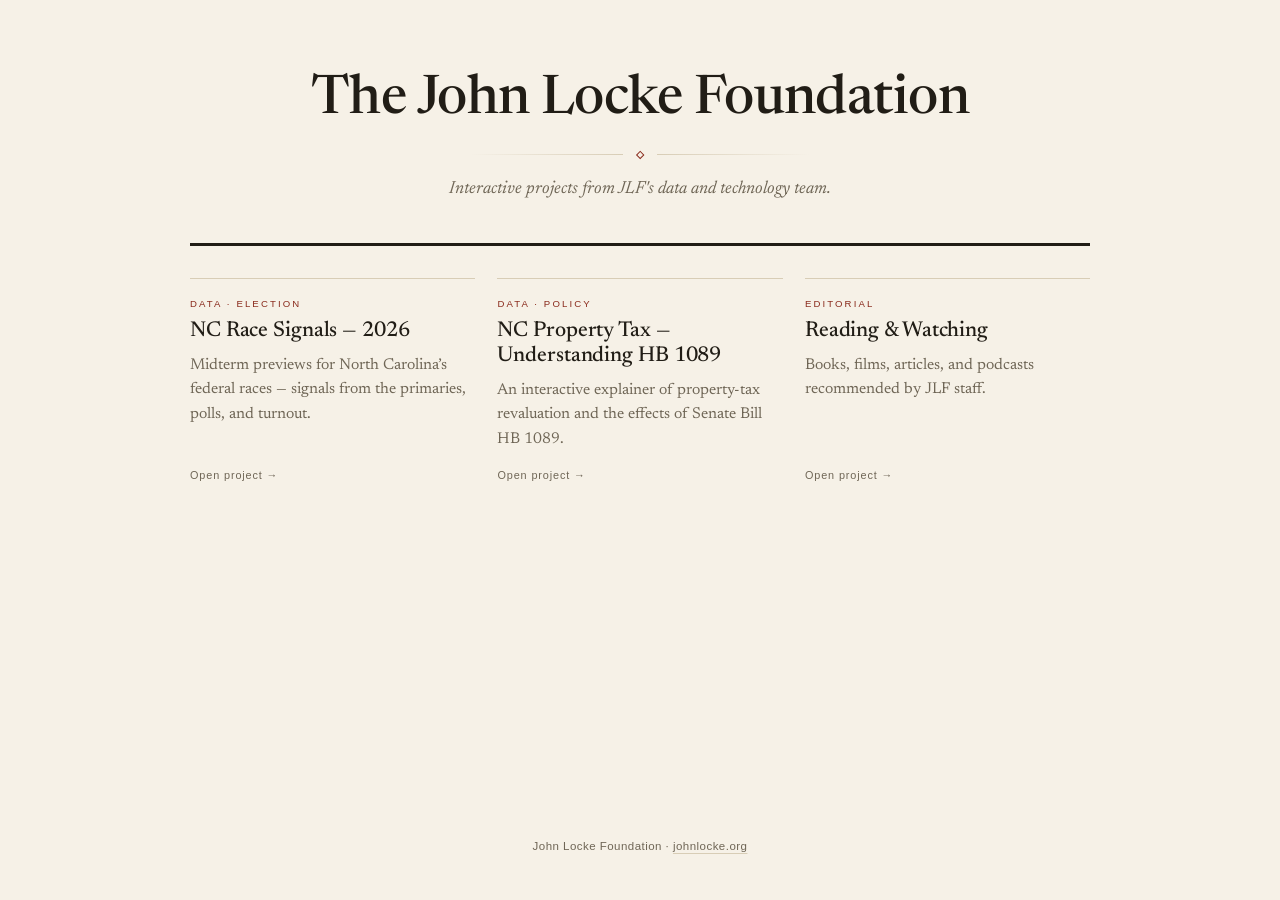
==== index.html @ 72a56c27 "Add John Locke Foundation project index" ====
<!doctype html>
<html lang="en">
<head>
  <meta charset="utf-8">
  <meta name="viewport" content="width=device-width, initial-scale=1">
  <title>John Locke Foundation — Projects</title>
  <meta name="description" content="Interactive projects from the John Locke Foundation.">
  <link rel="icon" href="data:image/svg+xml,<svg xmlns='http://www.w3.org/2000/svg' viewBox='0 0 64 64'><rect width='64' height='64' fill='%23f6f1e7'/><rect x='5' y='5' width='54' height='54' fill='none' stroke='%23211d16'/><text x='32' y='43' font-family='Georgia,serif' font-size='28' text-anchor='middle' fill='%23211d16'>JL</text></svg>">
  <link rel="preconnect" href="https://fonts.googleapis.com">
  <link rel="preconnect" href="https://fonts.gstatic.com" crossorigin>
  <link href="https://fonts.googleapis.com/css2?family=Newsreader:ital,opsz,wght@0,6..72,400..700;1,6..72,400..700&display=swap" rel="stylesheet">
  <style>
    :root{
      --paper:#f6f1e7;
      --paper-deep:#ece4d1;
      --ink:#211d16;
      --ink-soft:#6f6656;
      --rule:#d8cdb6;
      --accent:#8a2b1d;
      --serif:"Newsreader",Georgia,"Times New Roman",serif;
      --sans:-apple-system,BlinkMacSystemFont,"Segoe UI","Helvetica Neue",Arial,sans-serif;
    }
    *,*::before,*::after{box-sizing:border-box}
    html,body{height:100%}
    body{
      margin:0;
      display:flex;
      flex-direction:column;
      min-height:100%;
      background:var(--paper);
      color:var(--ink);
      font-family:var(--serif);
      font-size:16px;
      line-height:1.5;
      -webkit-font-smoothing:antialiased;
      text-rendering:optimizeLegibility;
    }
    ::selection{background:#e6dcc2}
    a{color:inherit;text-decoration:none}
    :focus-visible{outline:2px solid var(--accent);outline-offset:3px}
    .container{max-width:980px;margin:0 auto;padding:0 clamp(1.1rem,4vw,2.5rem);width:100%}
    .masthead{padding:clamp(2.6rem,6vw,4.5rem) 0 0;text-align:center}
    .masthead-title{
      margin:0;
      font-weight:500;
      font-size:clamp(2.1rem,5vw,3.4rem);
      line-height:1.05;
      letter-spacing:-.01em;
    }
    .masthead-ornament{
      margin:clamp(1rem,2.4vw,1.4rem) auto 0;
      display:flex;
      align-items:center;
      justify-content:center;
      gap:.85rem;
      max-width:340px;
    }
    .masthead-ornament::before,
    .masthead-ornament::after{content:"";flex:1;height:1px;background:linear-gradient(90deg,transparent,var(--rule))}
    .masthead-ornament::after{background:linear-gradient(90deg,var(--rule),transparent)}
    .masthead-ornament .diamond{flex:none;width:.4em;height:.4em;border:1px solid var(--accent);transform:rotate(45deg)}
    .standfirst{margin:1.1rem auto 0;max-width:52ch;font-style:italic;font-size:1.1rem;color:var(--ink-soft)}
    .projects{
      margin-top:clamp(1.8rem,4vw,2.6rem);
      border-top:3px solid var(--ink);
      padding:clamp(1.4rem,3vw,2rem) 0 0;
      display:grid;
      grid-template-columns:repeat(auto-fit,minmax(240px,1fr));
      gap:1.4rem;
    }
    .project{
      display:flex;
      flex-direction:column;
      min-height:100%;
      border-top:1px solid var(--rule);
      padding-top:1.1rem;
    }
    .project:hover{border-top-color:var(--accent)}
    .project-kind{font-family:var(--sans);font-size:.6rem;letter-spacing:.22em;text-transform:uppercase;color:var(--accent)}
    .project-title{margin:.5rem 0 .55rem;font-weight:500;font-size:1.35rem;line-height:1.15;letter-spacing:-.005em}
    .project-title a:hover{text-decoration:underline;text-decoration-thickness:1px;text-underline-offset:3px;text-decoration-color:var(--accent)}
    .project-desc{margin:0;font-size:.98rem;line-height:1.55;color:var(--ink-soft)}
    .project-more{margin-top:auto;padding-top:1rem;font-family:var(--sans);font-size:.68rem;letter-spacing:.08em;color:var(--ink-soft)}
    .project-more:hover{color:var(--accent)}
    .colophon{margin-top:auto;padding:clamp(2.4rem,5vw,3.4rem) 0 2.8rem;text-align:center}
    .colophon .fine{margin:0;font-family:var(--sans);font-size:.72rem;letter-spacing:.04em;color:var(--ink-soft)}
    .colophon a{text-decoration:underline;text-decoration-color:var(--rule);text-underline-offset:3px}
    .colophon a:hover{text-decoration-color:var(--accent)}
    @media (prefers-reduced-motion:reduce){*,*::before,*::after{transition:none!important;animation:none!important}}
  </style>
</head>
<body>

  <header class="masthead">
    <div class="container">
      <h1 class="masthead-title">The John Locke Foundation</h1>
      <div class="masthead-ornament" aria-hidden="true"><span class="diamond"></span></div>
      <p class="standfirst">Interactive projects from JLF's data and technology team.</p>
    </div>
  </header>

  <div class="container" style="flex:none">
    <section class="projects" aria-label="Projects">

      <article class="project">
        <span class="project-kind">Data &middot; Election</span>
        <h2 class="project-title"><a href="/nc26/">NC Race Signals — 2026</a></h2>
        <p class="project-desc">Midterm previews for North Carolina&rsquo;s federal races — signals from the primaries, polls, and turnout.</p>
        <a class="project-more" href="/nc26/">Open project →</a>
      </article>

      <article class="project">
        <span class="project-kind">Data &middot; Policy</span>
        <h2 class="project-title"><a href="/property-tax-demo/">NC Property Tax — Understanding HB 1089</a></h2>
        <p class="project-desc">An interactive explainer of property-tax revaluation and the effects of Senate Bill HB 1089.</p>
        <a class="project-more" href="/property-tax-demo/">Open project →</a>
      </article>

      <article class="project">
        <span class="project-kind">Editorial</span>
        <h2 class="project-title"><a href="/jlf-reads/">Reading &amp; Watching</a></h2>
        <p class="project-desc">Books, films, articles, and podcasts recommended by JLF staff.</p>
        <a class="project-more" href="/jlf-reads/">Open project →</a>
      </article>

    </section>
  </div>

  <footer class="colophon">
    <div class="container">
      <p class="fine">John Locke Foundation &middot; <a href="https://www.johnlocke.org/">johnlocke.org</a></p>
    </div>
  </footer>

</body>
</html>
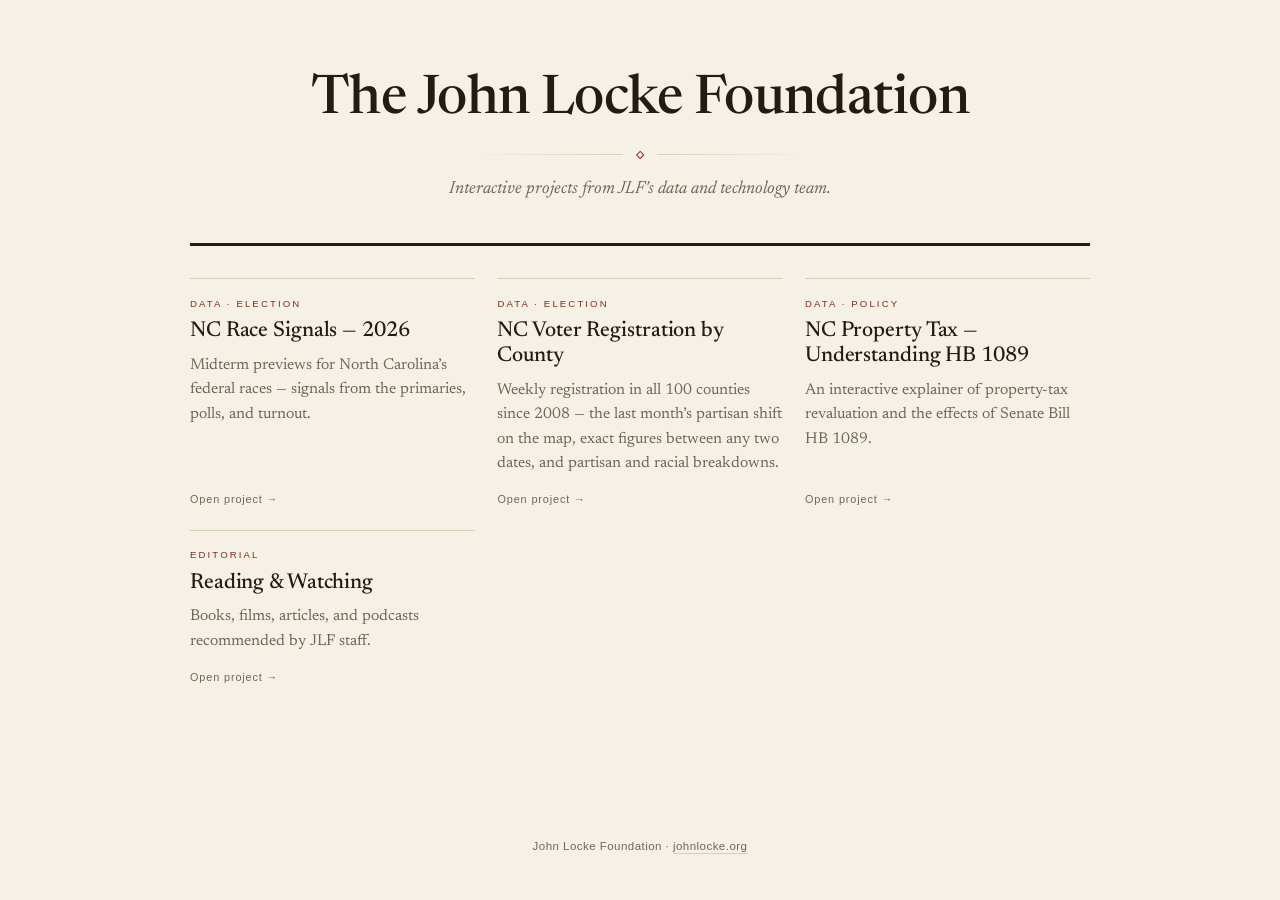
==== commit 4a532635: "Add NC voter registration by county page Weekly registration in all 100 counties since 2008: fixed m" ====
--- a/index.html
+++ b/index.html
@@ -110,6 +110,13 @@
       </article>
 
       <article class="project">
+        <span class="project-kind">Data &middot; Election</span>
+        <h2 class="project-title"><a href="/registrations/">NC Voter Registration by County</a></h2>
+        <p class="project-desc">Weekly registration in all 100 counties since 2008 — the last month&rsquo;s partisan shift on the map, exact figures between any two dates, and partisan and racial breakdowns.</p>
+        <a class="project-more" href="/registrations/">Open project →</a>
+      </article>
+
+      <article class="project">
         <span class="project-kind">Data &middot; Policy</span>
         <h2 class="project-title"><a href="/property-tax-demo/">NC Property Tax — Understanding HB 1089</a></h2>
         <p class="project-desc">An interactive explainer of property-tax revaluation and the effects of Senate Bill HB 1089.</p>
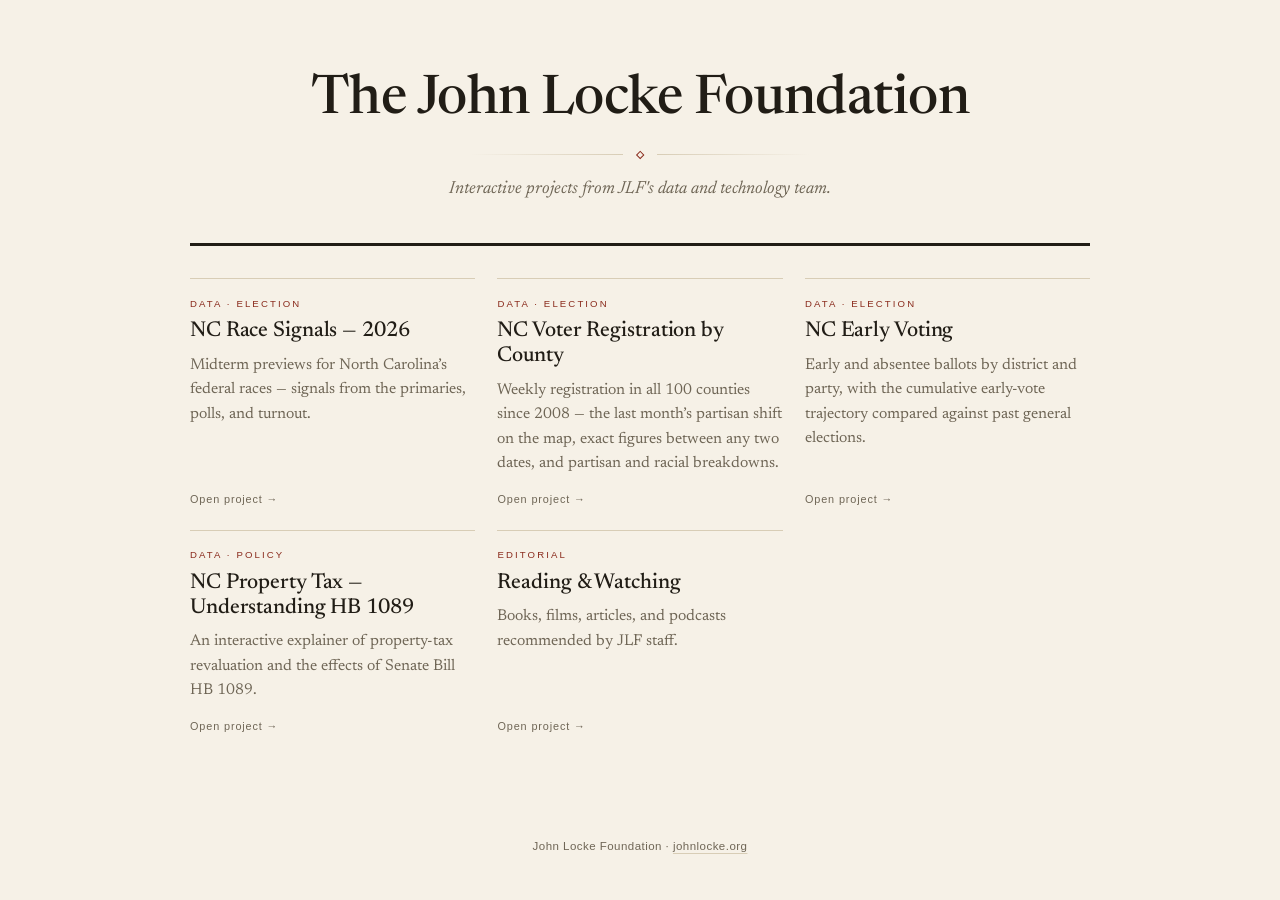
==== commit fac58ffb: "Add NC early voting page District map with chamber toggles plus a cumulative trajectory chart compar" ====
--- a/index.html
+++ b/index.html
@@ -117,6 +117,13 @@
       </article>
 
       <article class="project">
+        <span class="project-kind">Data &middot; Election</span>
+        <h2 class="project-title"><a href="/early-voting/">NC Early Voting</a></h2>
+        <p class="project-desc">Early and absentee ballots by district and party, with the cumulative early-vote trajectory compared against past general elections.</p>
+        <a class="project-more" href="/early-voting/">Open project →</a>
+      </article>
+
+      <article class="project">
         <span class="project-kind">Data &middot; Policy</span>
         <h2 class="project-title"><a href="/property-tax-demo/">NC Property Tax — Understanding HB 1089</a></h2>
         <p class="project-desc">An interactive explainer of property-tax revaluation and the effects of Senate Bill HB 1089.</p>
